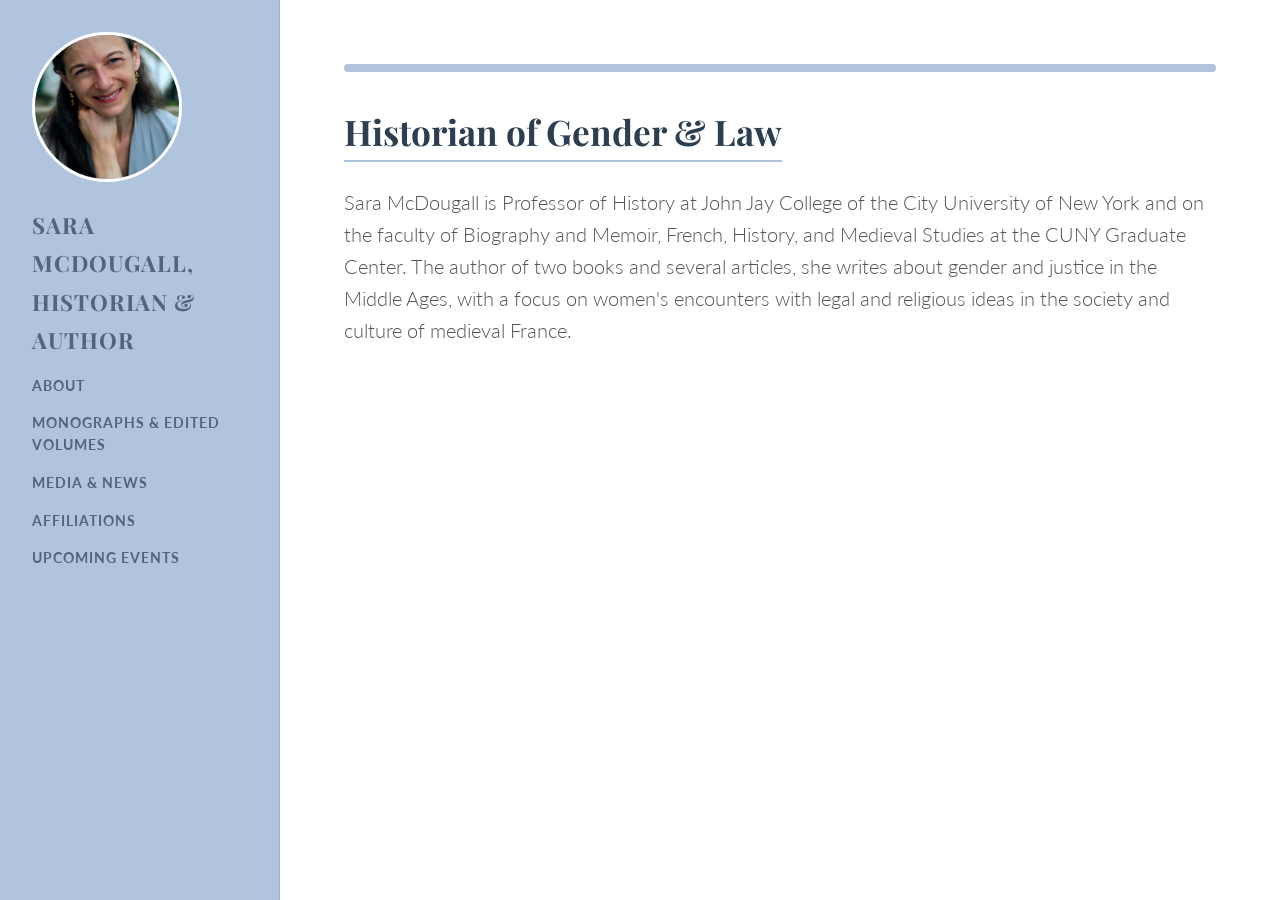
==== index.html @ e5036092 "Update index.html" ====
<!DOCTYPE html>
<html lang="en">
<head>
    <meta charset="UTF-8">
    <meta name="viewport" content="width=device-width, initial-scale=1.0">
    <title>About | Sara McDougall</title>
    <link href="https://fonts.googleapis.com/css2?family=Playfair+Display:wght@700&family=Lato:wght@300;400;700&display=swap" rel="stylesheet">
    <style>
        :root { --primary: #b0c4de; --dark-text: #2c3e50; --accent: #8e735b; --bg: #ffffff; --light-grey: #f9f9f9; }
        * { box-sizing: border-box; margin: 0; padding: 0; }
        body { font-family: 'Lato', sans-serif; line-height: 1.6; color: var(--dark-text); background-color: var(--bg); display: flex; }
        
        /* Sidebar Navigation */
        nav { width: 280px; height: 100vh; background: var(--primary); color: var(--dark-text); position: fixed; padding: 2rem; display: flex; flex-direction: column; border-right: 1px solid rgba(0,0,0,0.1); }
        .headshot-container { width: 150px; height: 150px; border-radius: 50%; overflow: hidden; margin-bottom: 1.5rem; border: 3px solid white; flex-shrink: 0; }
        .headshot-container img { width: 100%; height: 100%; object-fit: cover; }
        nav h1 a { font-family: 'Playfair Display', serif; font-size: 1.4rem; color: var(--dark-text); text-decoration: none; line-height: 1.2; }
        nav a { color: var(--dark-text); text-decoration: none; margin-top: 1rem; font-weight: 700; text-transform: uppercase; letter-spacing: 1px; font-size: 0.85rem; transition: 0.3s; opacity: 0.7; }
        nav a:hover, nav a.active { opacity: 1; padding-left: 5px; border-left: 3px solid white; }
        
        /* Main Content */
        main { margin-left: 280px; padding: 4rem; max-width: 1100px; width: 100%; }
        .page-header-accent { width: 100%; height: 8px; background: var(--primary); margin-bottom: 2rem; border-radius: 4px; }
        h2 { font-family: 'Playfair Display', serif; font-size: 2.2rem; color: var(--dark-text); margin-bottom: 1.5rem; border-bottom: 2px solid var(--primary); display: inline-block; }
        
        @media (max-width: 768px) { body { flex-direction: column; } nav { width: 100%; height: auto; position: relative; padding: 1.5rem; } main { margin-left: 0; padding: 2rem; } }
    </style>
</head>
<body>

<nav>
    <div class="headshot-container">
        <img src="mcdhead2019.jpg" alt="Sara McDougall">
    </div>
    <h1><a href="index.html">Sara McDougall, Historian & Author</a></h1>
    <a href="index.html">About</a>
    <a href="monographs.html">Monographs & Edited Volumes</a>
    <a href="media.html">Media & News</a>
    <a href="affiliations.html">Affiliations</a>
    <a href="events.html">Upcoming Events</a>
</nav>
<main>
    <div class="page-header-accent"></div>
    
    <section id="about">
    <h2>Historian of Gender & Law</h2>
    <p style="font-size: 1.25rem; font-weight: 300; margin-bottom: 1.5rem; color: #555;">
        Sara McDougall is Professor of History at John Jay College of the City University of New York and on the faculty of Biography and Memoir, French, History, and Medieval Studies at the CUNY Graduate Center. The author of two books and several articles, she writes about gender and justice in the Middle Ages, with a focus on women's encounters with legal and religious ideas in the society and culture of medieval France.</p>
</section>
</main>

</body>
</html>
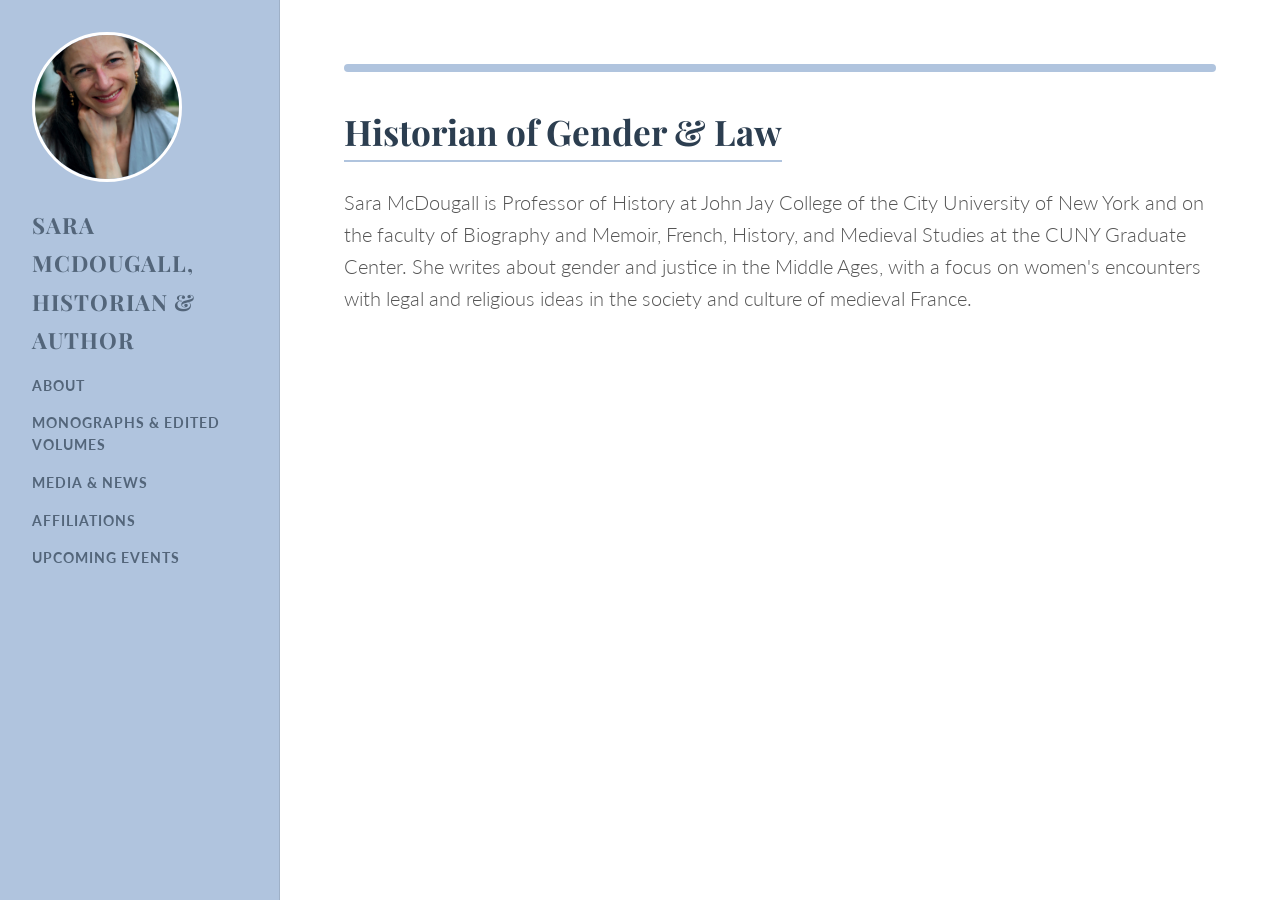
==== commit bbcc65a2: "Fix typo in about section description" ====
--- a/index.html
+++ b/index.html
@@ -45,7 +45,7 @@
     <section id="about">
     <h2>Historian of Gender & Law</h2>
     <p style="font-size: 1.25rem; font-weight: 300; margin-bottom: 1.5rem; color: #555;">
-        Sara McDougall is Professor of History at John Jay College of the City University of New York and on the faculty of Biography and Memoir, French, History, and Medieval Studies at the CUNY Graduate Center. The author of two books and several articles, she writes about gender and justice in the Middle Ages, with a focus on women's encounters with legal and religious ideas in the society and culture of medieval France.</p>
+        Sara McDougall is Professor of History at John Jay College of the City University of New York and on the faculty of Biography and Memoir, French, History, and Medieval Studies at the CUNY Graduate Center. She writes about gender and justice in the Middle Ages, with a focus on women's encounters with legal and religious ideas in the society and culture of medieval France.</p>
 </section>
 </main>
 
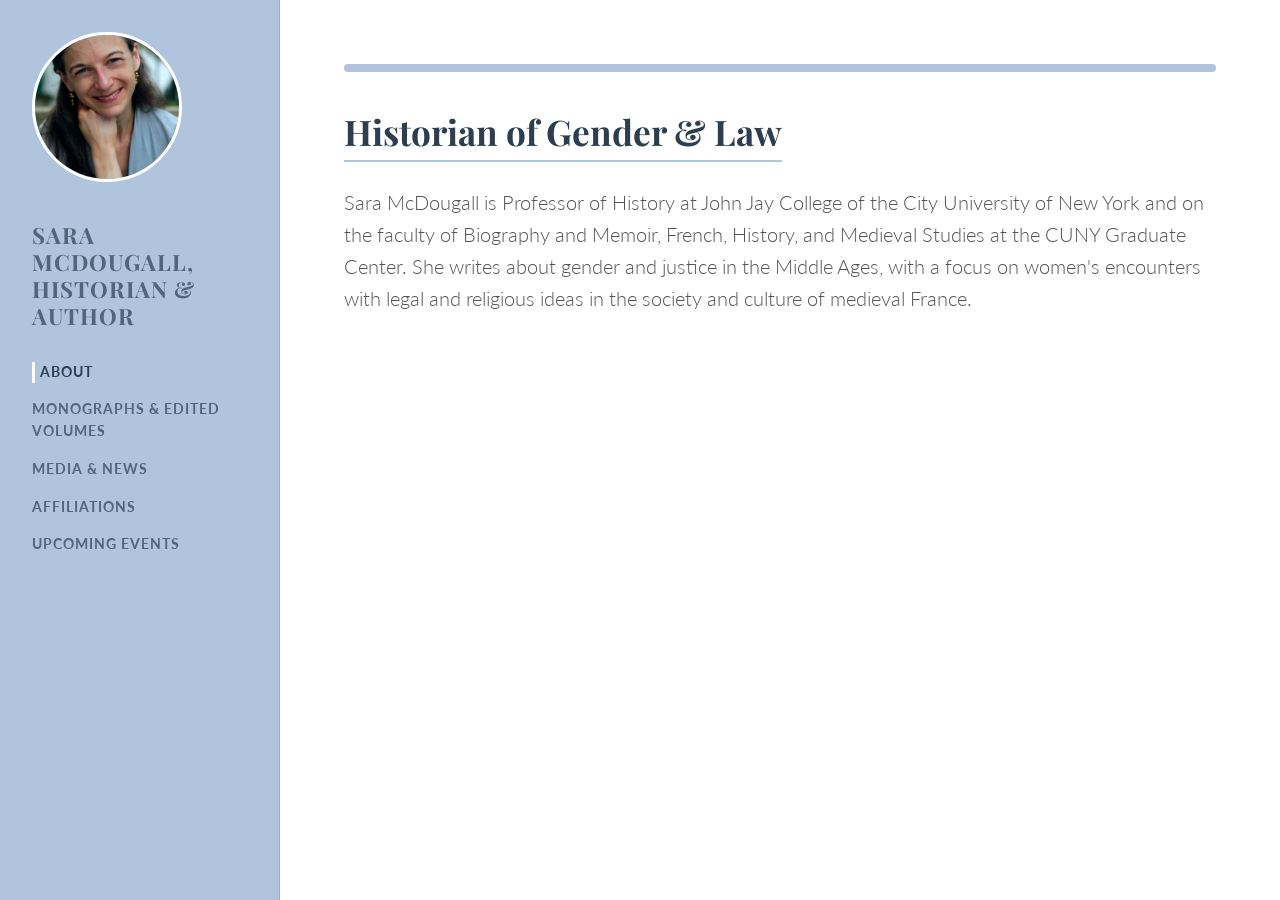
==== commit f4130661: "Update navigation link and section formatting" ====
--- a/index.html
+++ b/index.html
@@ -14,7 +14,10 @@
         nav { width: 280px; height: 100vh; background: var(--primary); color: var(--dark-text); position: fixed; padding: 2rem; display: flex; flex-direction: column; border-right: 1px solid rgba(0,0,0,0.1); }
         .headshot-container { width: 150px; height: 150px; border-radius: 50%; overflow: hidden; margin-bottom: 1.5rem; border: 3px solid white; flex-shrink: 0; }
         .headshot-container img { width: 100%; height: 100%; object-fit: cover; }
-        nav h1 a { font-family: 'Playfair Display', serif; font-size: 1.4rem; color: var(--dark-text); text-decoration: none; line-height: 1.2; }
+        
+        /* This ensures the title link looks like text and wraps nicely */
+        nav h1 a { font-family: 'Playfair Display', serif; font-size: 1.4rem; color: var(--dark-text); text-decoration: none; line-height: 1.2; display: block; margin-bottom: 1rem; }
+        
         nav a { color: var(--dark-text); text-decoration: none; margin-top: 1rem; font-weight: 700; text-transform: uppercase; letter-spacing: 1px; font-size: 0.85rem; transition: 0.3s; opacity: 0.7; }
         nav a:hover, nav a.active { opacity: 1; padding-left: 5px; border-left: 3px solid white; }
         
@@ -33,20 +36,23 @@
         <img src="mcdhead2019.jpg" alt="Sara McDougall">
     </div>
     <h1><a href="index.html">Sara McDougall, Historian & Author</a></h1>
-    <a href="index.html">About</a>
+    
+    <a href="index.html" class="active">About</a>
     <a href="monographs.html">Monographs & Edited Volumes</a>
     <a href="media.html">Media & News</a>
     <a href="affiliations.html">Affiliations</a>
     <a href="events.html">Upcoming Events</a>
 </nav>
+
 <main>
     <div class="page-header-accent"></div>
     
     <section id="about">
-    <h2>Historian of Gender & Law</h2>
-    <p style="font-size: 1.25rem; font-weight: 300; margin-bottom: 1.5rem; color: #555;">
-        Sara McDougall is Professor of History at John Jay College of the City University of New York and on the faculty of Biography and Memoir, French, History, and Medieval Studies at the CUNY Graduate Center. She writes about gender and justice in the Middle Ages, with a focus on women's encounters with legal and religious ideas in the society and culture of medieval France.</p>
-</section>
+        <h2>Historian of Gender & Law</h2>
+        <p style="font-size: 1.25rem; font-weight: 300; margin-bottom: 1.5rem; color: #555;">
+            Sara McDougall is Professor of History at John Jay College of the City University of New York and on the faculty of Biography and Memoir, French, History, and Medieval Studies at the CUNY Graduate Center. She writes about gender and justice in the Middle Ages, with a focus on women's encounters with legal and religious ideas in the society and culture of medieval France.
+        </p>
+    </section>
 </main>
 
 </body>
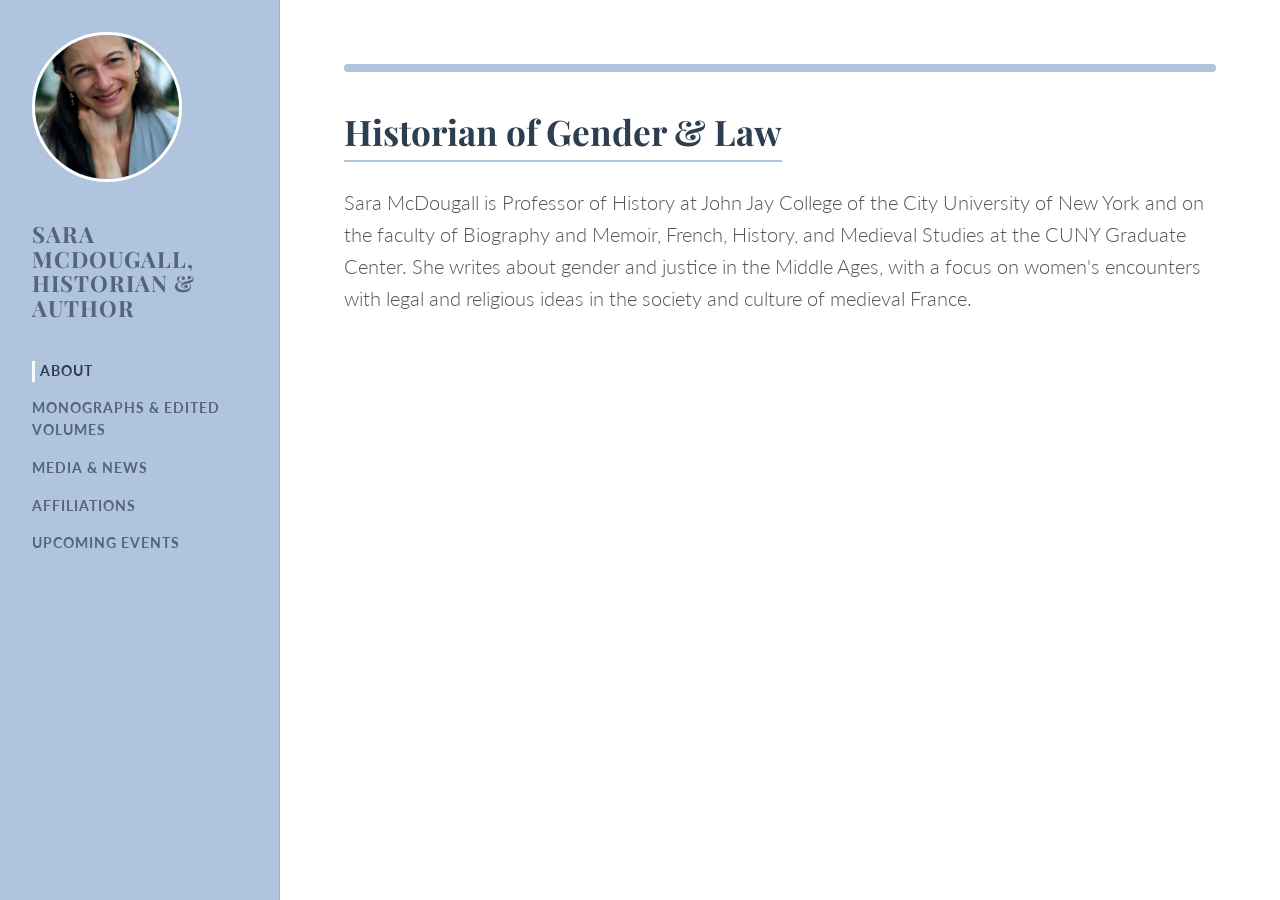
==== commit e0c8c6d4: "Link external stylesheet in index.html Replaced internal styles with external stylesheet link." ====
--- a/index.html
+++ b/index.html
@@ -5,29 +5,7 @@
     <meta name="viewport" content="width=device-width, initial-scale=1.0">
     <title>About | Sara McDougall</title>
     <link href="https://fonts.googleapis.com/css2?family=Playfair+Display:wght@700&family=Lato:wght@300;400;700&display=swap" rel="stylesheet">
-    <style>
-        :root { --primary: #b0c4de; --dark-text: #2c3e50; --accent: #8e735b; --bg: #ffffff; --light-grey: #f9f9f9; }
-        * { box-sizing: border-box; margin: 0; padding: 0; }
-        body { font-family: 'Lato', sans-serif; line-height: 1.6; color: var(--dark-text); background-color: var(--bg); display: flex; }
-        
-        /* Sidebar Navigation */
-        nav { width: 280px; height: 100vh; background: var(--primary); color: var(--dark-text); position: fixed; padding: 2rem; display: flex; flex-direction: column; border-right: 1px solid rgba(0,0,0,0.1); }
-        .headshot-container { width: 150px; height: 150px; border-radius: 50%; overflow: hidden; margin-bottom: 1.5rem; border: 3px solid white; flex-shrink: 0; }
-        .headshot-container img { width: 100%; height: 100%; object-fit: cover; }
-        
-        /* This ensures the title link looks like text and wraps nicely */
-        nav h1 a { font-family: 'Playfair Display', serif; font-size: 1.4rem; color: var(--dark-text); text-decoration: none; line-height: 1.2; display: block; margin-bottom: 1rem; }
-        
-        nav a { color: var(--dark-text); text-decoration: none; margin-top: 1rem; font-weight: 700; text-transform: uppercase; letter-spacing: 1px; font-size: 0.85rem; transition: 0.3s; opacity: 0.7; }
-        nav a:hover, nav a.active { opacity: 1; padding-left: 5px; border-left: 3px solid white; }
-        
-        /* Main Content */
-        main { margin-left: 280px; padding: 4rem; max-width: 1100px; width: 100%; }
-        .page-header-accent { width: 100%; height: 8px; background: var(--primary); margin-bottom: 2rem; border-radius: 4px; }
-        h2 { font-family: 'Playfair Display', serif; font-size: 2.2rem; color: var(--dark-text); margin-bottom: 1.5rem; border-bottom: 2px solid var(--primary); display: inline-block; }
-        
-        @media (max-width: 768px) { body { flex-direction: column; } nav { width: 100%; height: auto; position: relative; padding: 1.5rem; } main { margin-left: 0; padding: 2rem; } }
-    </style>
+    <link rel="stylesheet" href="style.css">
 </head>
 <body>
 
--- a/style.css
+++ b/style.css
@@ -0,0 +1,118 @@
+/* style.css */
+
+:root { 
+    --primary: #b0c4de; 
+    --dark-text: #2c3e50; 
+    --accent: #8e735b; 
+    --bg: #ffffff; 
+    --light-grey: #f9f9f9; 
+}
+
+* { 
+    box-sizing: border-box; 
+    margin: 0; 
+    padding: 0; 
+}
+
+body { 
+    font-family: 'Lato', sans-serif; 
+    line-height: 1.6; 
+    color: var(--dark-text); 
+    background-color: var(--bg); 
+    display: flex; 
+}
+
+/* Sidebar Navigation */
+nav { 
+    width: 280px; 
+    height: 100vh; 
+    background: var(--primary); 
+    color: var(--dark-text); 
+    position: fixed; 
+    padding: 2rem; 
+    display: flex; 
+    flex-direction: column; 
+    border-right: 1px solid rgba(0,0,0,0.1); 
+}
+
+.headshot-container { 
+    width: 150px; 
+    height: 150px; 
+    border-radius: 50%; 
+    overflow: hidden; 
+    margin-bottom: 1.5rem; 
+    border: 3px solid white; 
+    flex-shrink: 0; 
+}
+
+.headshot-container img { 
+    width: 100%; 
+    height: 100%; 
+    object-fit: cover; 
+}
+
+/* Sidebar Title Spacing Fix */
+nav h1 {
+    margin: 0;
+    padding: 0;
+}
+
+nav h1 a { 
+    font-family: 'Playfair Display', serif; 
+    font-size: 1.4rem; 
+    color: var(--dark-text); 
+    text-decoration: none; 
+    line-height: 1.1; /* Tight line spacing for the title */
+    display: block;
+    margin-bottom: 1.5rem; 
+}
+
+nav a { 
+    color: var(--dark-text); 
+    text-decoration: none; 
+    margin-top: 1rem; 
+    font-weight: 700; 
+    text-transform: uppercase; 
+    letter-spacing: 1px; 
+    font-size: 0.85rem; 
+    transition: 0.3s; 
+    opacity: 0.7; 
+}
+
+nav a:hover, nav a.active { 
+    opacity: 1; 
+    padding-left: 5px; 
+    border-left: 3px solid white; 
+}
+
+/* Main Content */
+main { 
+    margin-left: 280px; 
+    padding: 4rem; 
+    max-width: 1100px; 
+    width: 100%; 
+}
+
+.page-header-accent { 
+    width: 100%; 
+    height: 8px; 
+    background: var(--primary); 
+    margin-bottom: 2rem; 
+    border-radius: 4px; 
+}
+
+h2 { 
+    font-family: 'Playfair Display', serif; 
+    font-size: 2.2rem; 
+    color: var(--dark-text); 
+    margin-bottom: 1.5rem; 
+    border-bottom: 2px solid var(--primary); 
+    display: inline-block; 
+}
+
+/* Responsive Design */
+@media (max-width: 768px) { 
+    body { flex-direction: column; } 
+    nav { width: 100%; height: auto; position: relative; padding: 1.5rem; } 
+    main { margin-left: 0; padding: 2rem; } 
+}
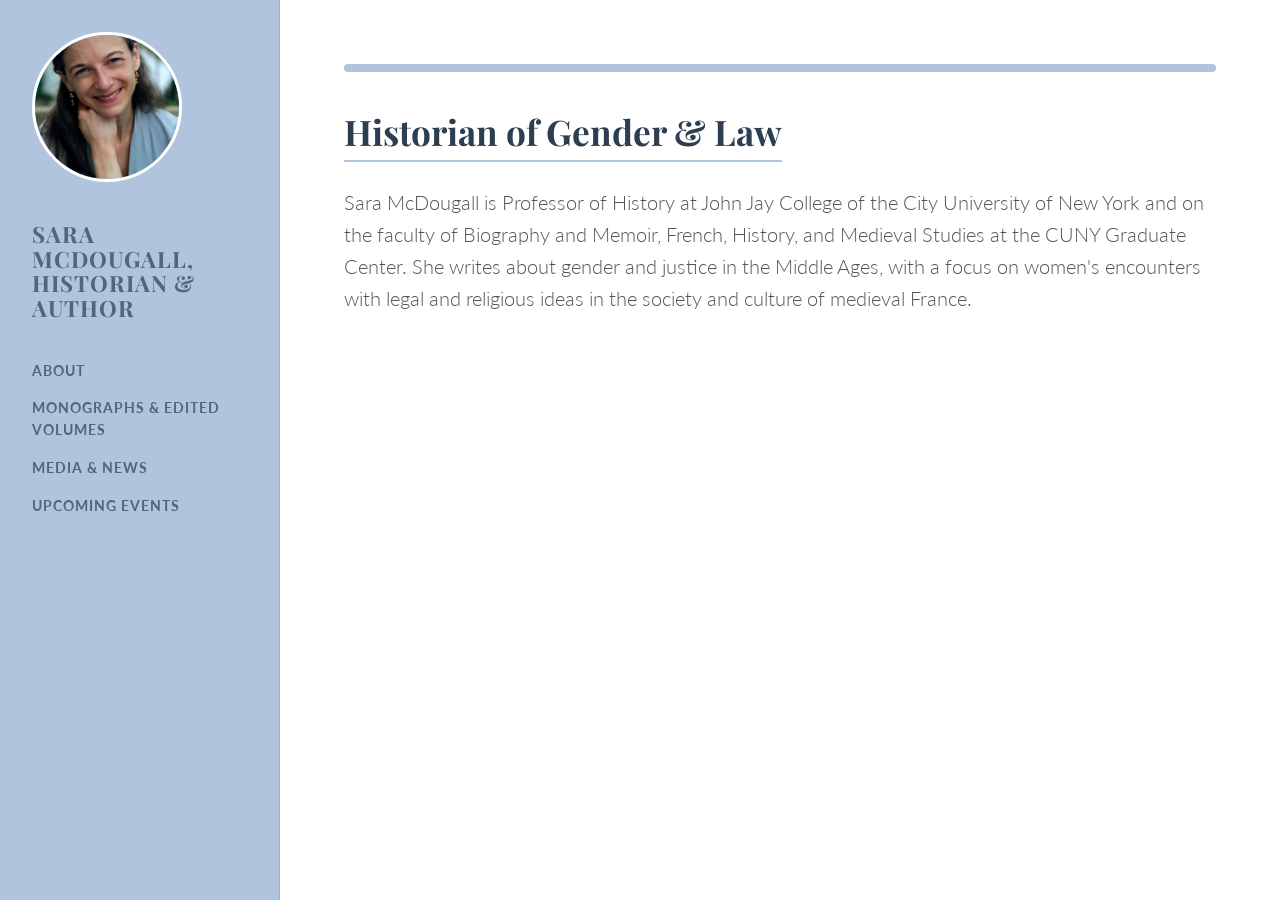
==== commit c089d2bc: "Remove 'active' class from About link" ====
--- a/index.html
+++ b/index.html
@@ -15,10 +15,9 @@
     </div>
     <h1><a href="index.html">Sara McDougall, Historian & Author</a></h1>
     
-    <a href="index.html" class="active">About</a>
+    <a href="index.html">About</a>
     <a href="monographs.html">Monographs & Edited Volumes</a>
     <a href="media.html">Media & News</a>
-    <a href="affiliations.html">Affiliations</a>
     <a href="events.html">Upcoming Events</a>
 </nav>
 
--- a/style.css
+++ b/style.css
@@ -115,4 +115,158 @@
     body { flex-direction: column; } 
     nav { width: 100%; height: auto; position: relative; padding: 1.5rem; } 
     main { margin-left: 0; padding: 2rem; } 
-}+}
+/* --- Publication Grid Styles --- */
+
+.book-grid {
+    display: grid;
+    grid-template-columns: repeat(3, 1fr); /* Creates 3 equal columns */
+    gap: 2rem;                             /* Spacing between books */
+    margin-top: 2rem;
+    align-items: start;
+}
+
+.book-card {
+    text-align: center; 
+}
+
+.book-card img {
+    width: 100%;       
+    max-width: 200px;  /* Keeps the book covers a reasonable size */
+    height: auto;      
+    display: block;
+    margin: 0 auto 1rem auto; /* Centers the image inside the column */
+    box-shadow: 0 4px 10px rgba(0,0,0,0.1); 
+}
+
+/* Mobile fix: stacks them on small screens */
+@media (max-width: 600px) {
+    .book-grid {
+        grid-template-columns: 1fr;
+    }
+}
+/* --- Media Page Styles --- */
+
+.news-item {
+    margin-bottom: 3rem; /* Adds space between each publication section */
+}
+
+.news-item h3 {
+    font-family: 'Playfair Display', serif; /* Matches the site titles */
+    font-size: 1.5rem;
+    color: var(--dark-text);
+    margin-bottom: 1rem;   /* Space between the subhead and the links */
+    border-bottom: 1px solid #eee; /* Optional: adds a subtle line under the subhead */
+    display: inline-block;
+    padding-right: 2rem;
+}
+
+.news-item p {
+    margin-bottom: 0.5rem; /* Space between individual articles */
+}
+
+.news-item a {
+    color: var(--dark-text);
+    text-decoration: none;
+    transition: 0.2s;
+}
+
+.news-item a:hover {
+    color: var(--accent);
+    text-decoration: underline;
+}
+/* --- Media Page Alternating Logos --- */
+
+/* Basic layout for each media group */
+.news-item {
+    display: flex;
+    align-items: flex-start; /* Aligns the top of the image and top of the title */
+    gap: 3rem;               /* Space between text and image */
+    margin-bottom: 4rem;     /* Space between publication blocks */
+    width: 100%;
+}
+
+/* Container for the text block (h3 and p links) */
+.text-content {
+    flex: 1; /* Makes the text box take up all remaining space */
+}
+
+/* Subheading Styling */
+.news-item h3 {
+    font-family: 'Playfair Display', serif;
+    font-size: 1.6rem;
+    color: var(--dark-text);
+    margin-bottom: 1.2rem;
+    border-bottom: 1px solid rgba(0,0,0,0.1);
+    display: inline-block;
+    padding-bottom: 0.3rem;
+    padding-right: 2rem;
+}
+
+/* Link Styling */
+.news-item p {
+    margin-bottom: 0.6rem;
+}
+
+.news-item a {
+    color: var(--dark-text);
+    text-decoration: none;
+    transition: 0.2s;
+    line-height: 1.4;
+}
+
+.news-item a:hover {
+    color: var(--accent);
+    text-decoration: underline;
+}
+
+/* THE LOGO IMAGE CONTROL */
+.publication-logo {
+    flex-shrink: 0;         /* Prevents the image from being squished */
+    width: auto;             /* Let width adjust to height */
+    height: 120px;           /* Makes all logos roughly the same vertical size */
+    max-width: 200px;        /* Keeps horizontal logos like Washington Post in check */
+    object-fit: contain;     /* Ensures whole logo is visible without cropping */
+    filter: drop-shadow(0 2px 4px rgba(0,0,0,0.05)); /* Optional soft shadow for polish */
+}
+
+/* Adjustments for the specific logos based on their visual content */
+
+/* Slate logo (image_0.png) is solid and bold; needs slightly less height */
+.logo-right img[src*="slate"] {
+    height: 100px;
+}
+
+/* Ms. Magazine logo (image_1.png) is a square shape */
+.logo-left img[src*="ms-magazine"] {
+    height: 130px; /* Slightly taller because it's square */
+}
+
+/* --- Mobile Responsiveness --- */
+@media (max-width: 900px) {
+    .news-item {
+        flex-direction: column !important; /* Stack text above image on small screens */
+        align-items: center;
+        text-align: center;
+        gap: 1.5rem;
+    }
+    
+    .news-item h3 {
+        padding-right: 0;
+    }
+    
+    /* Make logos slightly smaller on mobile */
+    .publication-logo {
+        height: 80px !important;
+        margin-top: 1rem;
+    }
+}/* Keep linked book titles dark unless hovered */
+.book-card h3 a {
+    text-decoration: none;
+    color: var(--dark-text);
+}
+
+.book-card h3 a:hover {
+    color: var(--accent); /* Changes color slightly when mouse is over it */
+    text-decoration: underline;
+}
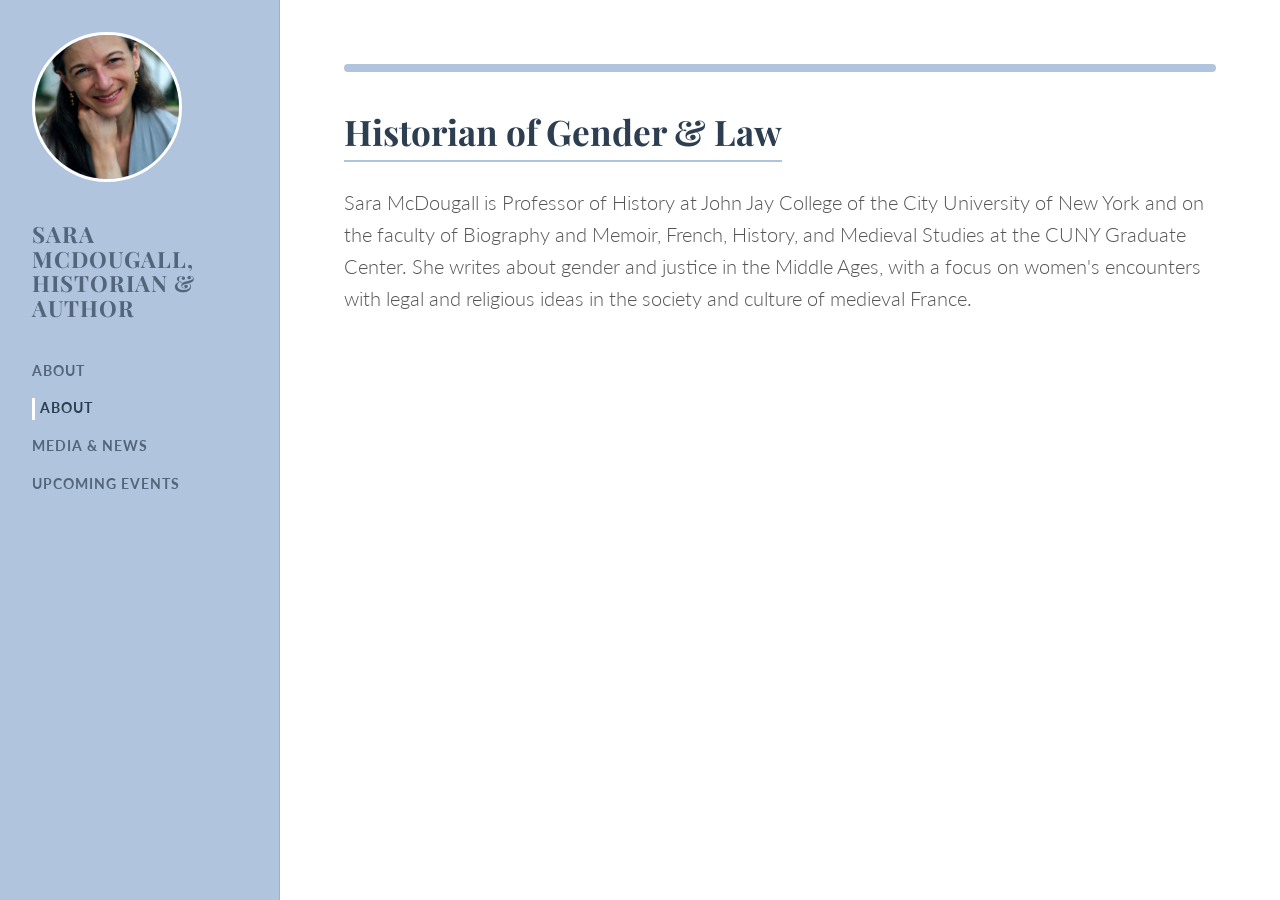
==== commit fd1f1ab2: "Update index.html" ====
--- a/index.html
+++ b/index.html
@@ -16,7 +16,7 @@
     <h1><a href="index.html">Sara McDougall, Historian & Author</a></h1>
     
     <a href="index.html">About</a>
-    <a href="monographs.html">Monographs & Edited Volumes</a>
+    <a href="monographs.html" class="active">About</a>
     <a href="media.html">Media & News</a>
     <a href="events.html">Upcoming Events</a>
 </nav>
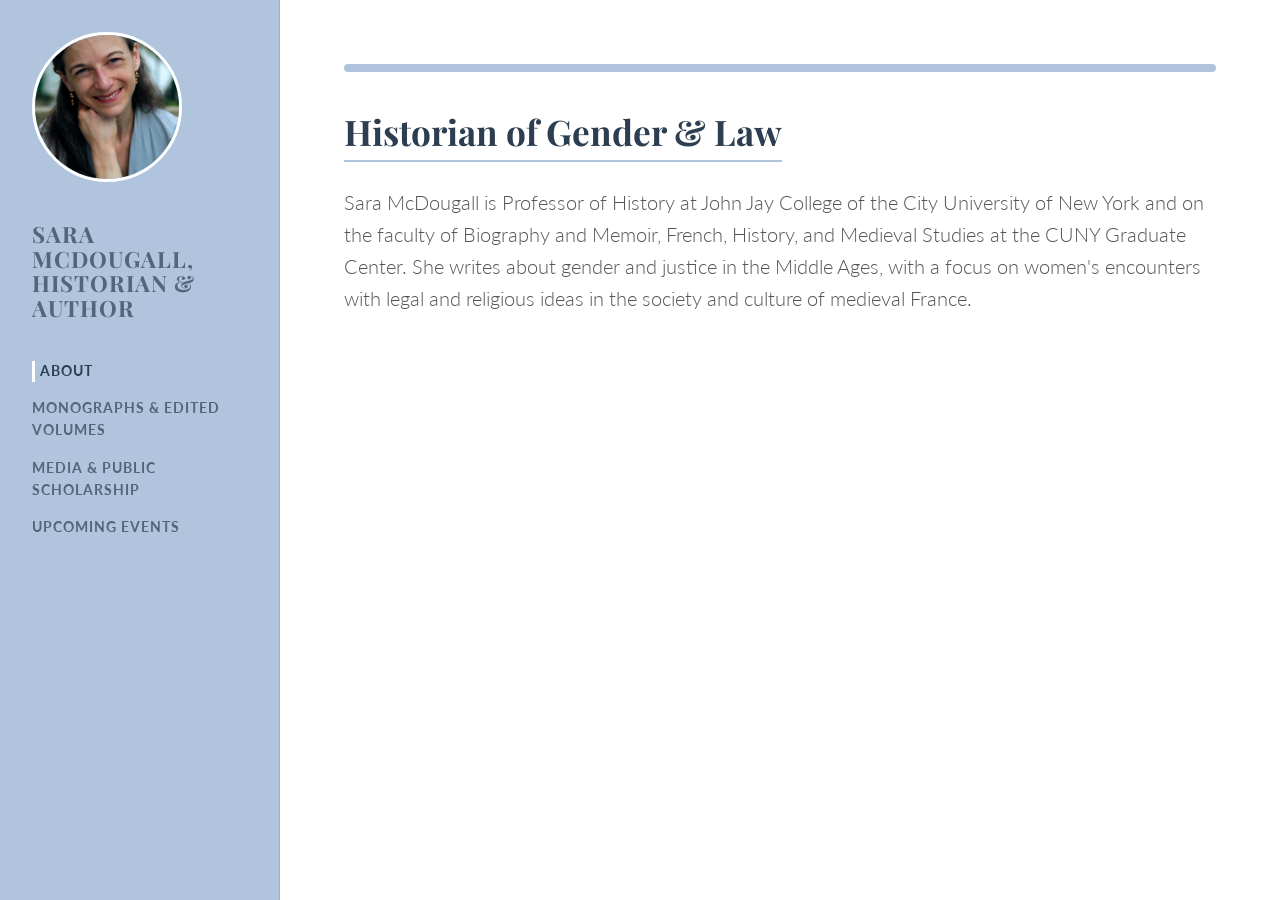
==== commit 857261ee: "Update navigation links in index.html" ====
--- a/index.html
+++ b/index.html
@@ -15,9 +15,9 @@
     </div>
     <h1><a href="index.html">Sara McDougall, Historian & Author</a></h1>
     
-    <a href="index.html">About</a>
-    <a href="monographs.html" class="active">About</a>
-    <a href="media.html">Media & News</a>
+    <a href="index.html" class="active">About</a>
+    <a href="monographs.html">Monographs & Edited Volumes</a>
+    <a href="media.html">Media & Public Scholarship</a>
     <a href="events.html">Upcoming Events</a>
 </nav>
 
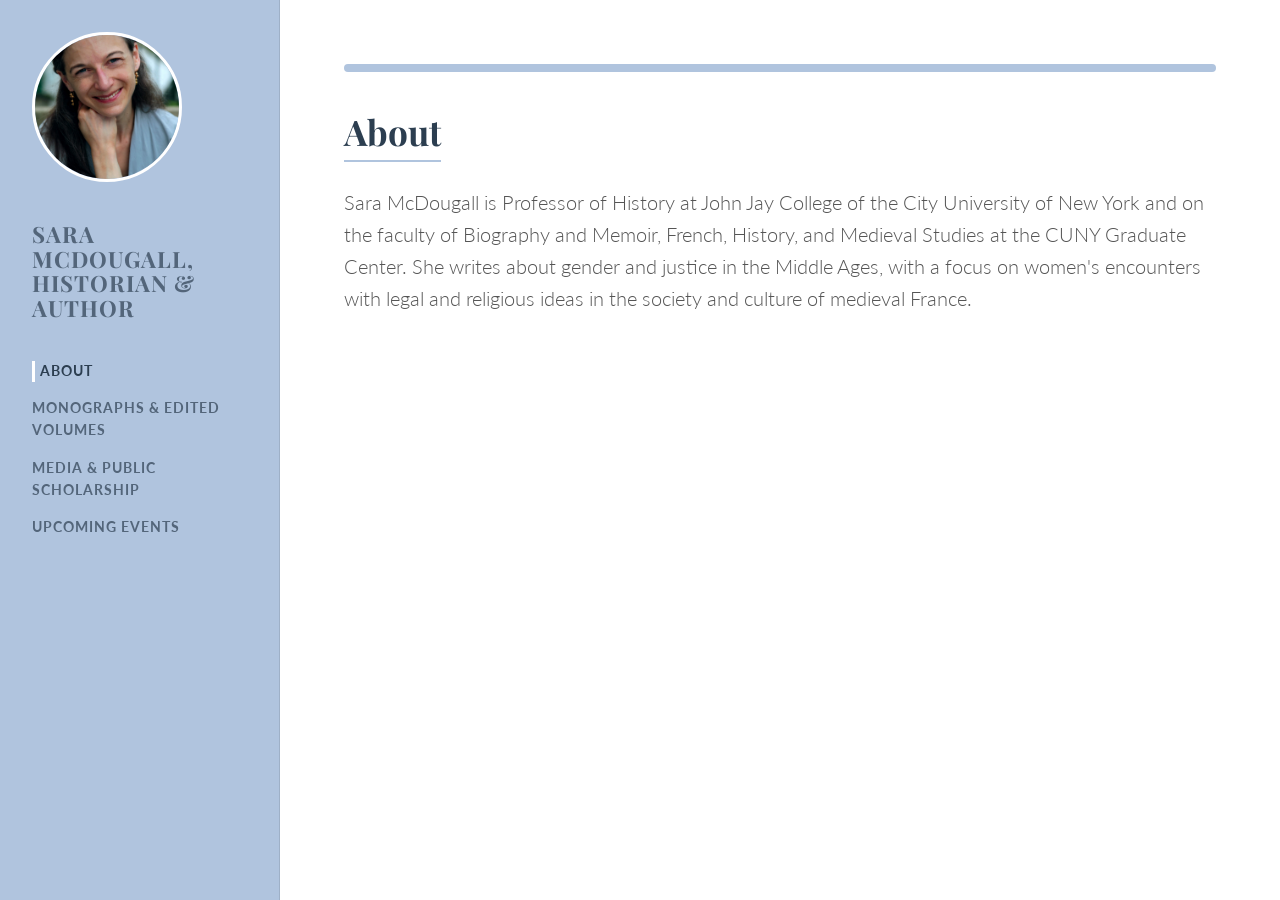
==== commit c7863e77: "Change section header from 'Historian of Gender & Law' to 'About'" ====
--- a/index.html
+++ b/index.html
@@ -25,7 +25,7 @@
     <div class="page-header-accent"></div>
     
     <section id="about">
-        <h2>Historian of Gender & Law</h2>
+        <h2>About</h2>
         <p style="font-size: 1.25rem; font-weight: 300; margin-bottom: 1.5rem; color: #555;">
             Sara McDougall is Professor of History at John Jay College of the City University of New York and on the faculty of Biography and Memoir, French, History, and Medieval Studies at the CUNY Graduate Center. She writes about gender and justice in the Middle Ages, with a focus on women's encounters with legal and religious ideas in the society and culture of medieval France.
         </p>
